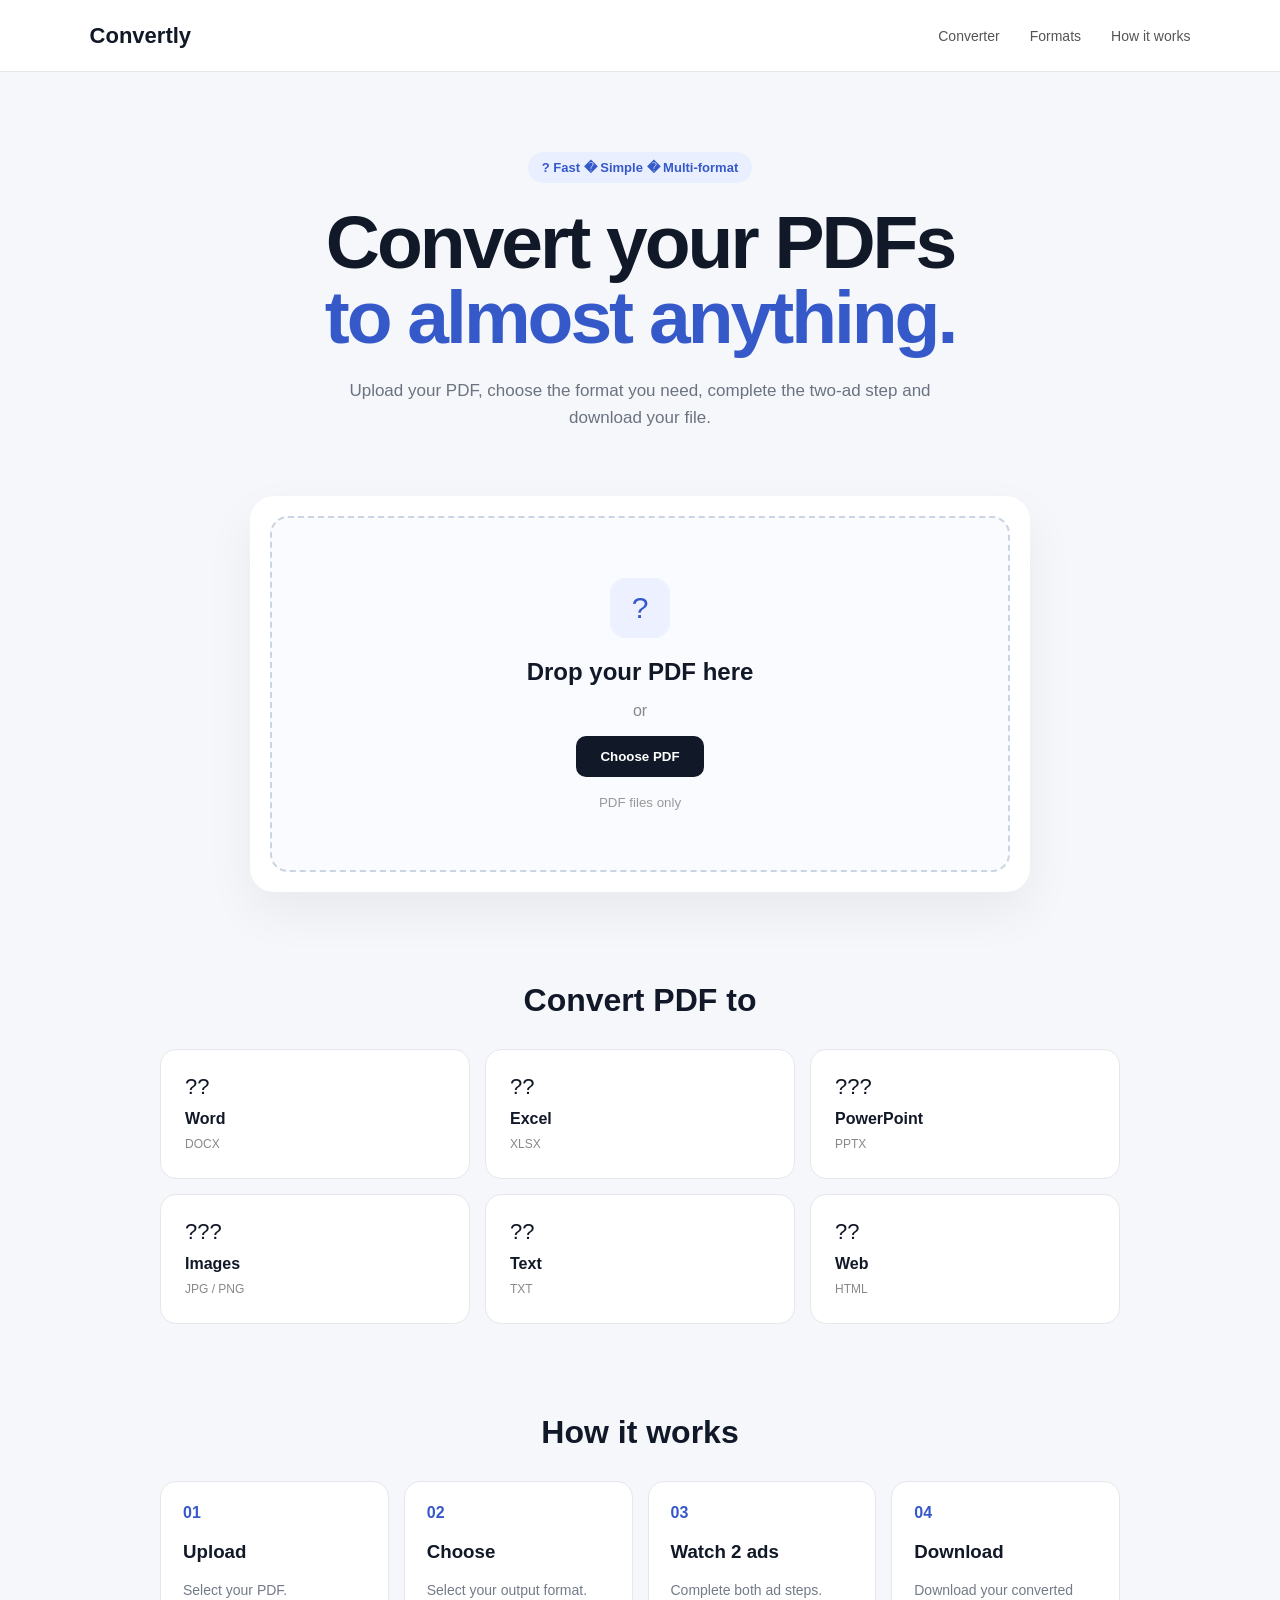
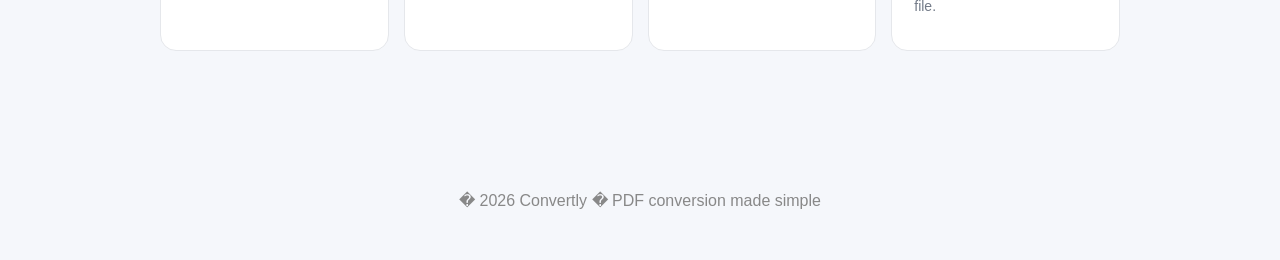
==== index.html @ e28f9c9d "Add files via upload" ====
<!DOCTYPE html>
<html lang="en">
<head>
    <meta charset="UTF-8">
    <meta name="viewport" content="width=device-width, initial-scale=1.0">
    <title>Convertly - PDF Converter</title>
    <link rel="stylesheet" href="style.css">
</head>

<body>

<header>
    <div class="logo">Convertly</div>

    <nav>
        <a href="#converter">Converter</a>
        <a href="#formats">Formats</a>
        <a href="#how">How it works</a>
    </nav>
</header>


<section class="hero">

    <div class="badge">? Fast � Simple � Multi-format</div>

    <h1>
        Convert your PDFs<br>
        <span>to almost anything.</span>
    </h1>

    <p>
        Upload your PDF, choose the format you need,
        complete the two-ad step and download your file.
    </p>

</section>


<section id="converter" class="converter">

    <!-- Upload Area -->

    <div id="uploadArea" class="upload-area">

        <div class="upload-icon">?</div>

        <h2>Drop your PDF here</h2>

        <p>or</p>

        <button id="chooseButton">
            Choose PDF
        </button>

        <input
            type="file"
            id="fileInput"
            accept=".pdf"
            hidden
        >

        <small>
            PDF files only
        </small>

    </div>


    <!-- File Information -->

    <div id="fileSection" class="file-section hidden">

        <div class="file-info">

            <div class="pdf-icon">
                PDF
            </div>

            <div>
                <strong id="fileName">
                    document.pdf
                </strong>

                <small id="fileSize">
                    0 KB
                </small>
            </div>

            <button id="removeButton">
                �
            </button>

        </div>


        <label>
            Convert PDF to
        </label>

        <select id="format">

            <option value="docx">
                Word (.DOCX)
            </option>

            <option value="xlsx">
                Excel (.XLSX)
            </option>

            <option value="pptx">
                PowerPoint (.PPTX)
            </option>

            <option value="jpg">
                JPG Image
            </option>

            <option value="png">
                PNG Image
            </option>

            <option value="txt">
                Text (.TXT)
            </option>

            <option value="html">
                HTML
            </option>

        </select>


        <button id="convertButton" class="convert-button">
            Convert PDF
        </button>

        <p id="status"></p>

    </div>

</section>


<!-- AD MODAL -->

<div id="adModal" class="modal hidden">

    <div class="ad-box">

        <div id="adNumber">
            Advertisement 1 of 2
        </div>

        <h2>
            Please wait...
        </h2>

        <div class="advertisement">

            <span>
                ADVERTISEMENT
            </span>

            <div class="ad-content">
                Your advertisement will appear here
            </div>

            <p id="timer">
                10 seconds
            </p>

        </div>

        <button id="continueButton" disabled>
            Continue
        </button>

    </div>

</div>


<section id="formats" class="formats">

    <h2>Convert PDF to</h2>

    <div class="format-grid">

        <div>
            ??
            <strong>Word</strong>
            <span>DOCX</span>
        </div>

        <div>
            ??
            <strong>Excel</strong>
            <span>XLSX</span>
        </div>

        <div>
            ???
            <strong>PowerPoint</strong>
            <span>PPTX</span>
        </div>

        <div>
            ???
            <strong>Images</strong>
            <span>JPG / PNG</span>
        </div>

        <div>
            ??
            <strong>Text</strong>
            <span>TXT</span>
        </div>

        <div>
            ??
            <strong>Web</strong>
            <span>HTML</span>
        </div>

    </div>

</section>


<section id="how" class="how">

    <h2>How it works</h2>

    <div class="steps">

        <div>
            <b>01</b>
            <h3>Upload</h3>
            <p>Select your PDF.</p>
        </div>

        <div>
            <b>02</b>
            <h3>Choose</h3>
            <p>Select your output format.</p>
        </div>

        <div>
            <b>03</b>
            <h3>Watch 2 ads</h3>
            <p>Complete both ad steps.</p>
        </div>

        <div>
            <b>04</b>
            <h3>Download</h3>
            <p>Download your converted file.</p>
        </div>

    </div>

</section>


<footer>
    � 2026 Convertly � PDF conversion made simple
</footer>


<script src="script.js"></script>

</body>
</html>
---- style.css ----
* {
    box-sizing: border-box;
}

body {
    margin: 0;
    font-family: Arial, sans-serif;
    background: #f5f7fb;
    color: #111827;
}


/* HEADER */

header {
    height: 72px;
    background: white;
    border-bottom: 1px solid #e5e7eb;

    display: flex;
    align-items: center;
    justify-content: space-between;

    padding: 0 7%;
}

.logo {
    font-size: 22px;
    font-weight: bold;
}

nav {
    display: flex;
    gap: 30px;
}

nav a {
    text-decoration: none;
    color: #555;
    font-size: 14px;
}


/* HERO */

.hero {
    text-align: center;
    padding: 80px 20px 45px;
}

.badge {
    display: inline-block;

    padding: 8px 14px;

    border-radius: 30px;

    background: #e9efff;
    color: #3659c9;

    font-size: 13px;
    font-weight: bold;
}

.hero h1 {
    font-size: clamp(42px, 7vw, 75px);

    line-height: 1;

    margin: 22px 0;

    letter-spacing: -3px;
}

.hero h1 span {
    color: #3659c9;
}

.hero p {
    max-width: 650px;

    margin: auto;

    color: #6b7280;

    font-size: 17px;

    line-height: 1.6;
}


/* CONVERTER */

.converter {
    width: 90%;
    max-width: 780px;

    margin: 20px auto;

    padding: 20px;

    background: white;

    border-radius: 24px;

    box-shadow: 0 20px 50px rgba(0,0,0,.06);
}


/* UPLOAD */

.upload-area {
    text-align: center;

    padding: 60px 20px;

    border: 2px dashed #cbd5e1;

    border-radius: 18px;

    background: #fafbff;
}

.upload-icon {
    width: 60px;
    height: 60px;

    margin: auto;

    display: grid;
    place-items: center;

    border-radius: 16px;

    background: #edf1ff;

    color: #3659c9;

    font-size: 30px;
}

.upload-area h2 {
    margin-bottom: 5px;
}

.upload-area p {
    color: #888;
}

.upload-area button,
#continueButton {
    border: none;

    padding: 13px 24px;

    border-radius: 10px;

    background: #111827;

    color: white;

    font-weight: bold;

    cursor: pointer;
}

.upload-area small {
    display: block;

    margin-top: 18px;

    color: #999;
}


/* FILE */

.file-section {
    padding: 10px;
}

.file-info {
    display: flex;

    align-items: center;

    gap: 14px;

    padding: 15px;

    border: 1px solid #e5e7eb;

    border-radius: 14px;

    margin-bottom: 22px;
}

.pdf-icon {
    background: #fee2e2;

    color: #b91c1c;

    padding: 9px;

    border-radius: 8px;

    font-size: 11px;

    font-weight: bold;
}

.file-info small {
    display: block;

    color: #888;

    margin-top: 4px;
}

#removeButton {
    margin-left: auto;

    border: none;

    background: none;

    font-size: 25px;

    color: #888;

    cursor: pointer;
}


/* SELECT */

.file-section label {
    display: block;

    font-weight: bold;

    margin-bottom: 8px;
}

select {
    width: 100%;

    padding: 13px;

    border: 1px solid #d1d5db;

    border-radius: 10px;

    background: white;

    font-size: 15px;
}

.convert-button {
    width: 100%;

    margin-top: 16px;

    padding: 14px;

    border: none;

    border-radius: 10px;

    background: #3659c9;

    color: white;

    font-size: 16px;

    font-weight: bold;

    cursor: pointer;
}

#status {
    text-align: center;

    color: #64748b;

    font-size: 13px;
}


/* FORMATS */

.formats,
.how {
    max-width: 1000px;

    margin: 90px auto;

    padding: 0 20px;
}

.formats h2,
.how h2 {
    text-align: center;

    font-size: 32px;
}

.format-grid {
    display: grid;

    grid-template-columns: repeat(3, 1fr);

    gap: 15px;

    margin-top: 30px;
}

.format-grid div {
    background: white;

    border: 1px solid #e5e7eb;

    border-radius: 16px;

    padding: 24px;

    font-size: 22px;
}

.format-grid strong {
    display: block;

    font-size: 16px;

    margin-top: 10px;
}

.format-grid span {
    color: #888;

    font-size: 12px;
}


/* STEPS */

.steps {
    display: grid;

    grid-template-columns: repeat(4, 1fr);

    gap: 15px;

    margin-top: 30px;
}

.steps div {
    background: white;

    padding: 22px;

    border-radius: 16px;

    border: 1px solid #e5e7eb;
}

.steps b {
    color: #3659c9;
}

.steps p {
    color: #737b88;

    font-size: 14px;
}


/* MODAL */

.modal {
    position: fixed;

    inset: 0;

    background: rgba(17,24,39,.75);

    display: grid;

    place-items: center;

    padding: 20px;

    z-index: 10;
}

.ad-box {
    width: min(500px, 100%);

    background: white;

    border-radius: 20px;

    padding: 28px;

    text-align: center;
}

#adNumber {
    color: #3659c9;

    font-weight: bold;

    font-size: 13px;
}

.advertisement {
    height: 230px;

    margin: 20px 0;

    background: #f1f3f6;

    border-radius: 15px;

    display: flex;

    flex-direction: column;

    justify-content: center;

    align-items: center;

    color: #888;
}

.ad-content {
    margin: 20px;

    font-weight: bold;

    color: #555;
}

#continueButton:disabled {
    opacity: .4;

    cursor: not-allowed;
}


/* FOOTER */

footer {
    text-align: center;

    padding: 50px 20px;

    color: #888;
}


/* HIDDEN */

.hidden {
    display: none;
}


/* MOBILE */

@media(max-width:700px) {

    nav {
        display: none;
    }

    .hero {
        padding-top: 55px;
    }

    .format-grid,
    .steps {
        grid-template-columns: 1fr 1fr;
    }

}

@media(max-width:450px) {

    .format-grid,
    .steps {
        grid-template-columns: 1fr;
    }

}
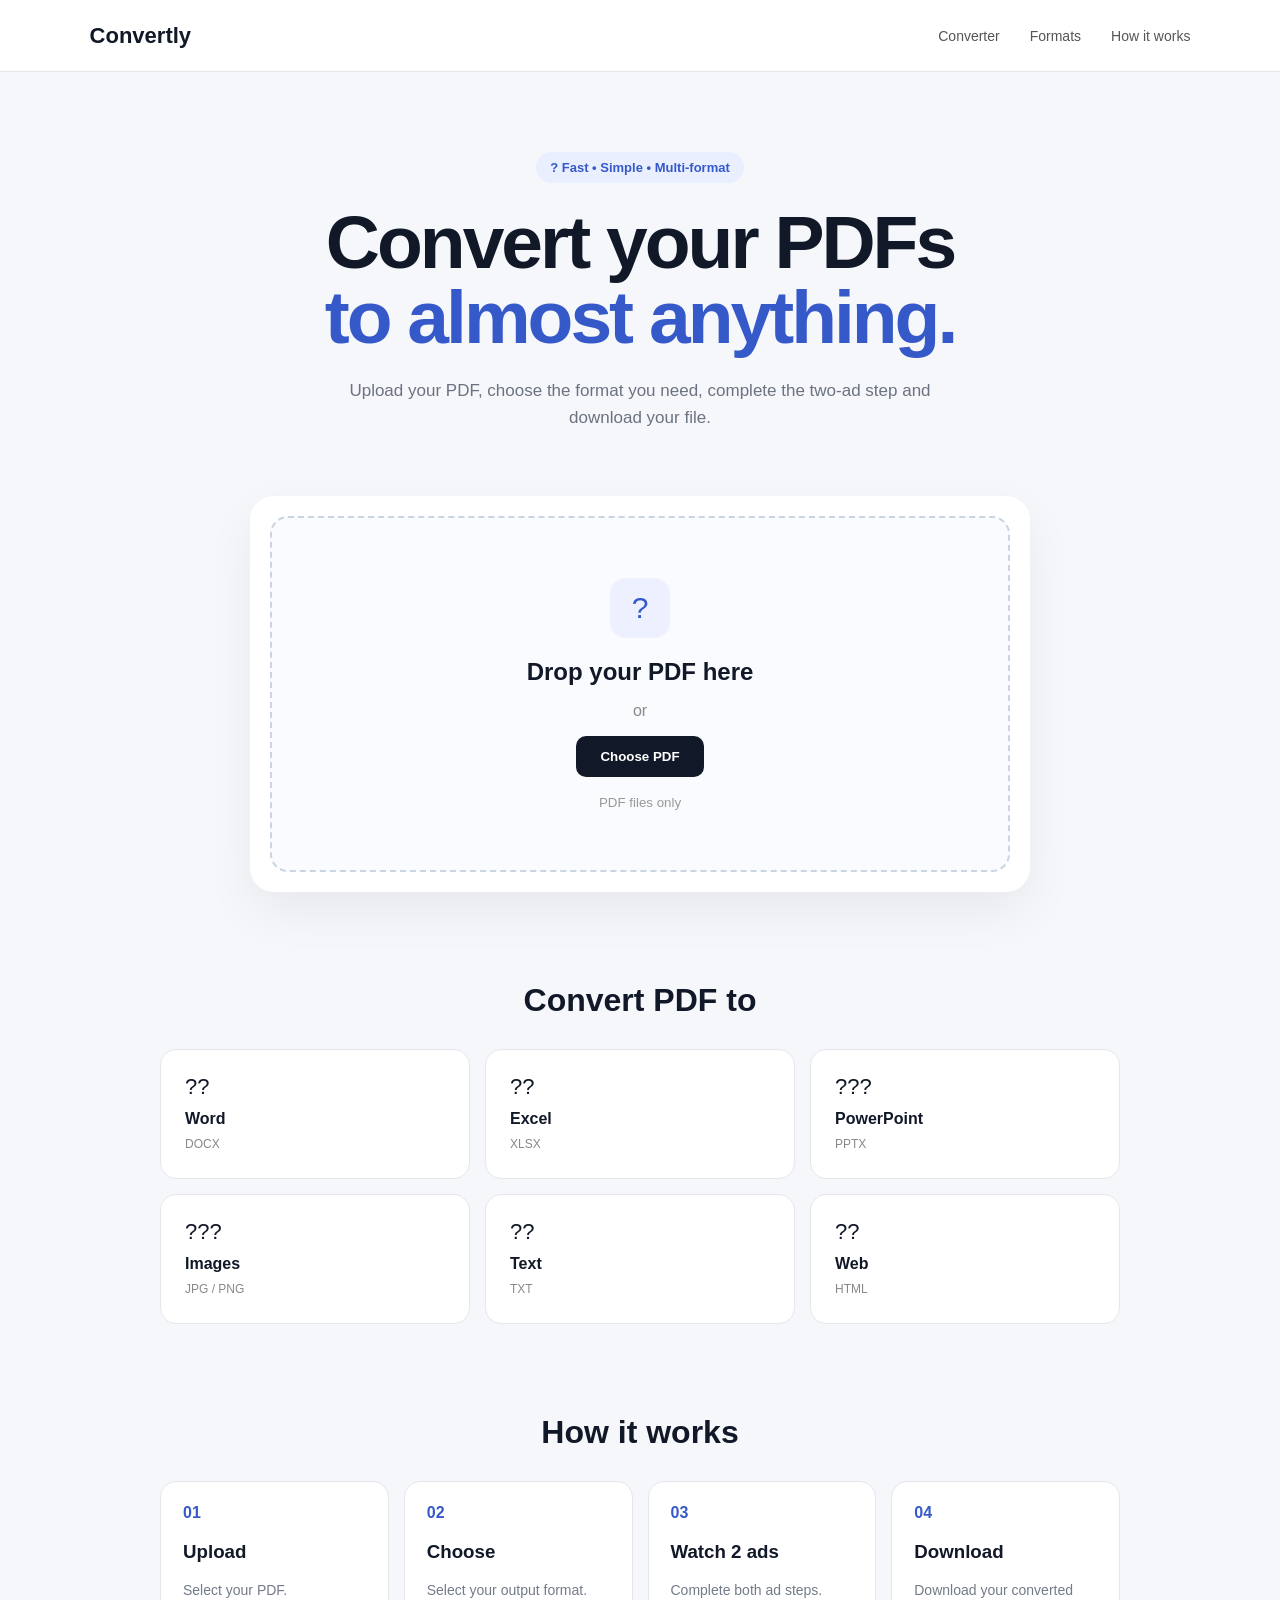
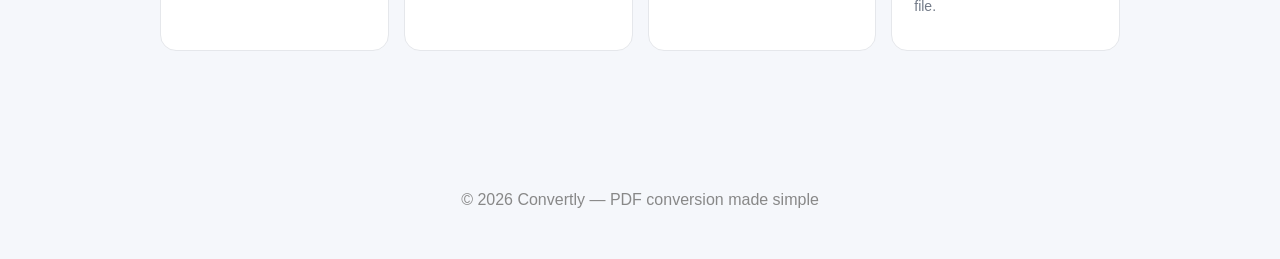
==== commit 3fa610fa: "Update index.html" ====
--- a/index.html
+++ b/index.html
@@ -22,7 +22,7 @@
 
 <section class="hero">
 
-    <div class="badge">? Fast � Simple � Multi-format</div>
+    <div class="badge">? Fast • Simple • Multi-format</div>
 
     <h1>
         Convert your PDFs<br>
@@ -88,7 +88,7 @@
             </div>
 
             <button id="removeButton">
-                �
+                ×
             </button>
 
         </div>
@@ -264,7 +264,7 @@
 
 
 <footer>
-    � 2026 Convertly � PDF conversion made simple
+    © 2026 Convertly — PDF conversion made simple
 </footer>
 
 
@@ -272,3 +272,4 @@
 
 </body>
 </html>
+<!-- Convertly Pages update -->
